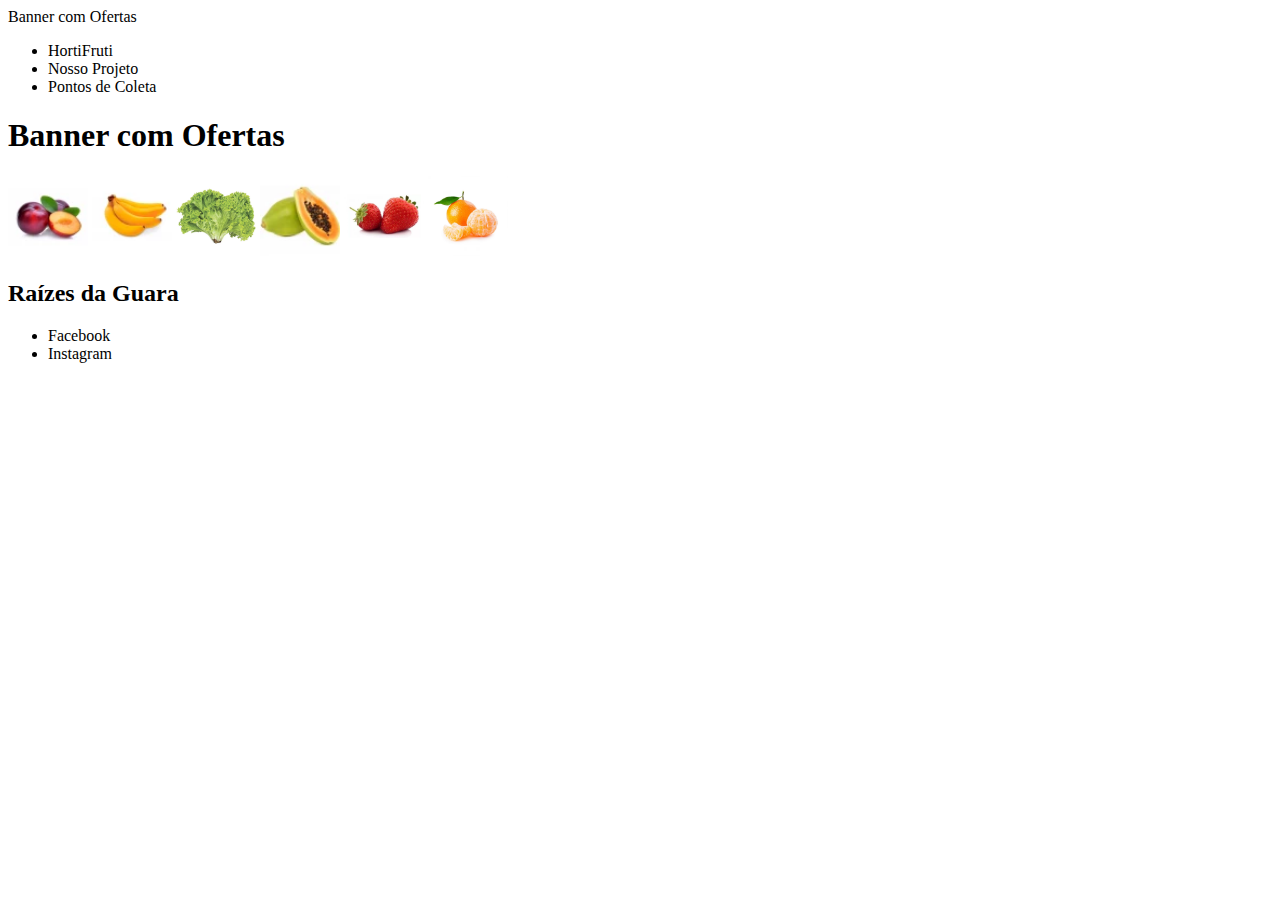
==== hortifruti.html @ 258bc6fb "Add files via upload" ====
<!DOCTYPE html>
<html lang="en">
<head>
    <meta charset="UTF-8">
    <meta name="viewport" content="width=device-width, initial-scale=1.0">
    <title>Banner de Ofertas</title>
</head>
<body>
    <header>
        <span>Banner com  Ofertas</span>
        <ul>
            <li>HortiFruti</li>
            <li>Nosso Projeto</li>
            <li>Pontos de Coleta</li>     
        </ul>
    </header>
    <main>
        <h1>Banner com Ofertas</h1>


        <img src ="./ameixa.webp" alt="Foto Ameixa" width="80" height="80"/>
        <img src ="./banana.webp" alt="Foto Banana Nanica" width="80" height="80"/>
        <img src ="./alface.webp" alt="Foto Alface" width="80" height="80"/>
        <img src ="./mamao.webp" alt="Foto Mamão" width="80" height="80"/>
        <img src ="./morango.webp" alt="Foto Morango" width="80" height="80"/>
        <img src ="./mexerica.webp" alt="Foto Mexerica" width="80" height="80"/>
    
    </main>
    <footer>

        <h2> Raízes da Guara</h2>
        <ul>
            <li>Facebook</li>
            <li>Instagram</li>
        
        
        </ul>
    </footer>
    
</body>
</html>
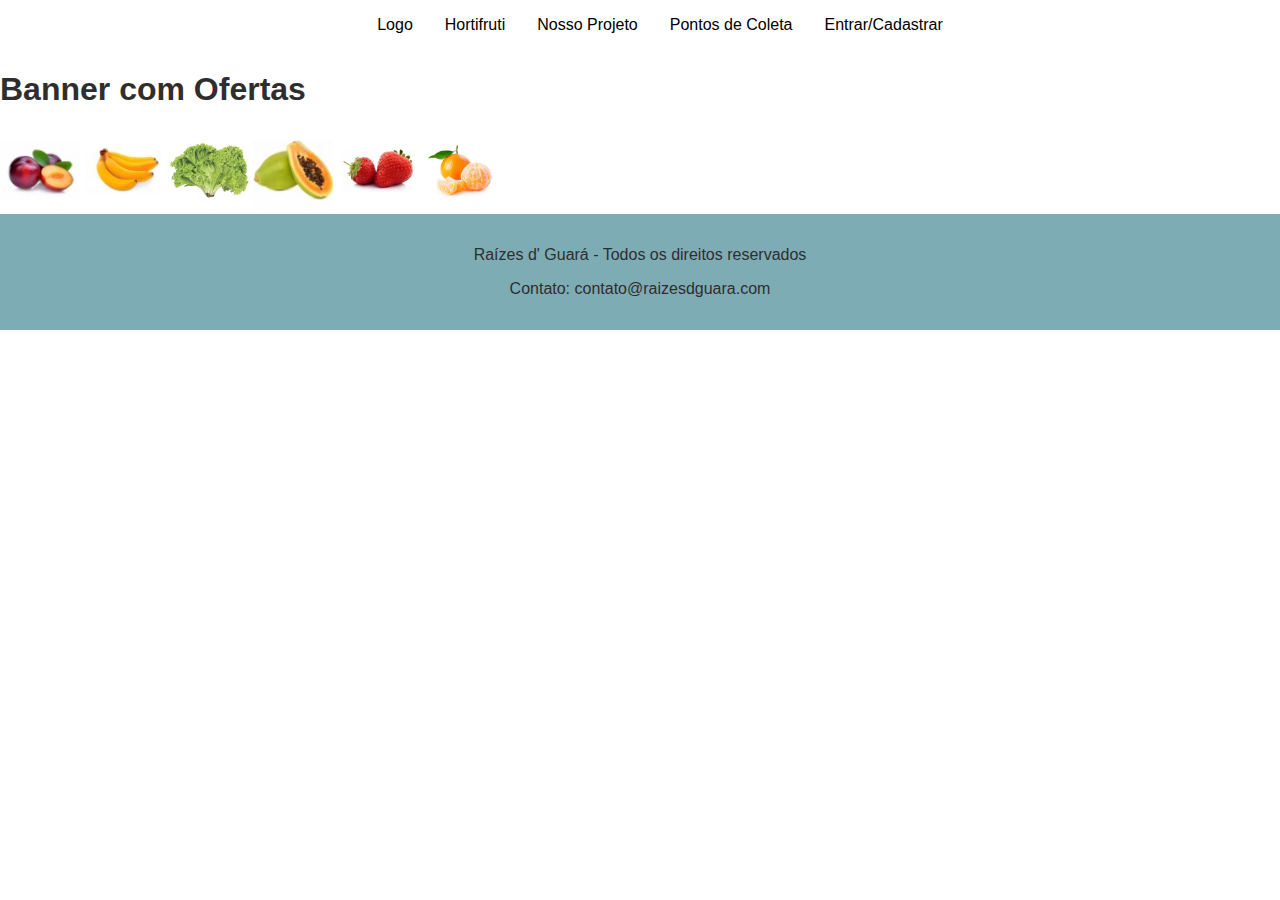
==== commit e78863c5: "Add files via upload" ====
--- a/hortifruti.html
+++ b/hortifruti.html
@@ -4,37 +4,35 @@
     <meta charset="UTF-8">
     <meta name="viewport" content="width=device-width, initial-scale=1.0">
     <title>Banner de Ofertas</title>
+    <link rel="stylesheet" href="css/hortifruti.css">
 </head>
 <body>
     <header>
-        <span>Banner com  Ofertas</span>
-        <ul>
-            <li>HortiFruti</li>
-            <li>Nosso Projeto</li>
-            <li>Pontos de Coleta</li>     
-        </ul>
+        <nav>
+            <ul class="flex-container">
+                <li><a href="index.html">Logo</a></li>
+                <li><a href="hortifruti.html">Hortifruti</a></li>
+                <li><a href="projeto.html">Nosso Projeto</a></li>
+                <li><a href="pontos_coleta.html">Pontos de Coleta</a></li>
+                <li><a href="login.html">Entrar/Cadastrar</a></li>
+            </ul>
+        </nav>
     </header>
     <main>
         <h1>Banner com Ofertas</h1>
 
 
-        <img src ="./ameixa.webp" alt="Foto Ameixa" width="80" height="80"/>
-        <img src ="./banana.webp" alt="Foto Banana Nanica" width="80" height="80"/>
-        <img src ="./alface.webp" alt="Foto Alface" width="80" height="80"/>
-        <img src ="./mamao.webp" alt="Foto Mamão" width="80" height="80"/>
-        <img src ="./morango.webp" alt="Foto Morango" width="80" height="80"/>
-        <img src ="./mexerica.webp" alt="Foto Mexerica" width="80" height="80"/>
+        <img src ="img/ameixa.webp" alt="Foto Ameixa" width="80" height="80"/>
+        <img src ="img/banana.webp" alt="Foto Banana Nanica" width="80" height="80"/>
+        <img src ="img/alface.webp" alt="Foto Alface" width="80" height="80"/>
+        <img src ="img/mamao.webp" alt="Foto Mamão" width="80" height="80"/>
+        <img src ="img/morango.webp" alt="Foto Morango" width="80" height="80"/>
+        <img src ="img/mexerica.webp" alt="Foto Mexerica" width="80" height="80"/>
     
     </main>
     <footer>
-
-        <h2> Raízes da Guara</h2>
-        <ul>
-            <li>Facebook</li>
-            <li>Instagram</li>
-        
-        
-        </ul>
+        <p>Raízes d' Guará - Todos os direitos reservados</p>
+        <p>Contato: contato@raizesdguara.com</p>
     </footer>
     
 </body>
--- a/css/hortifruti.css
+++ b/css/hortifruti.css
@@ -0,0 +1,27 @@
+body {
+    font-family: Arial, sans-serif;
+    margin: 0;
+    padding: 0;
+    color: #2E2E2E;
+}
+
+.flex-container, header {
+    display: flex;
+    justify-content: center;
+    list-style-type: none;
+    margin: 10 1em;
+    padding: 10;
+}
+
+.flex-container li a {
+    color: black;
+    text-decoration: none;
+    padding: 0.5em 1em;
+}
+
+footer {
+    background-color: #7EACB5;
+    color: #2E2E2E;
+    text-align: center;
+    padding: 1em 0;
+}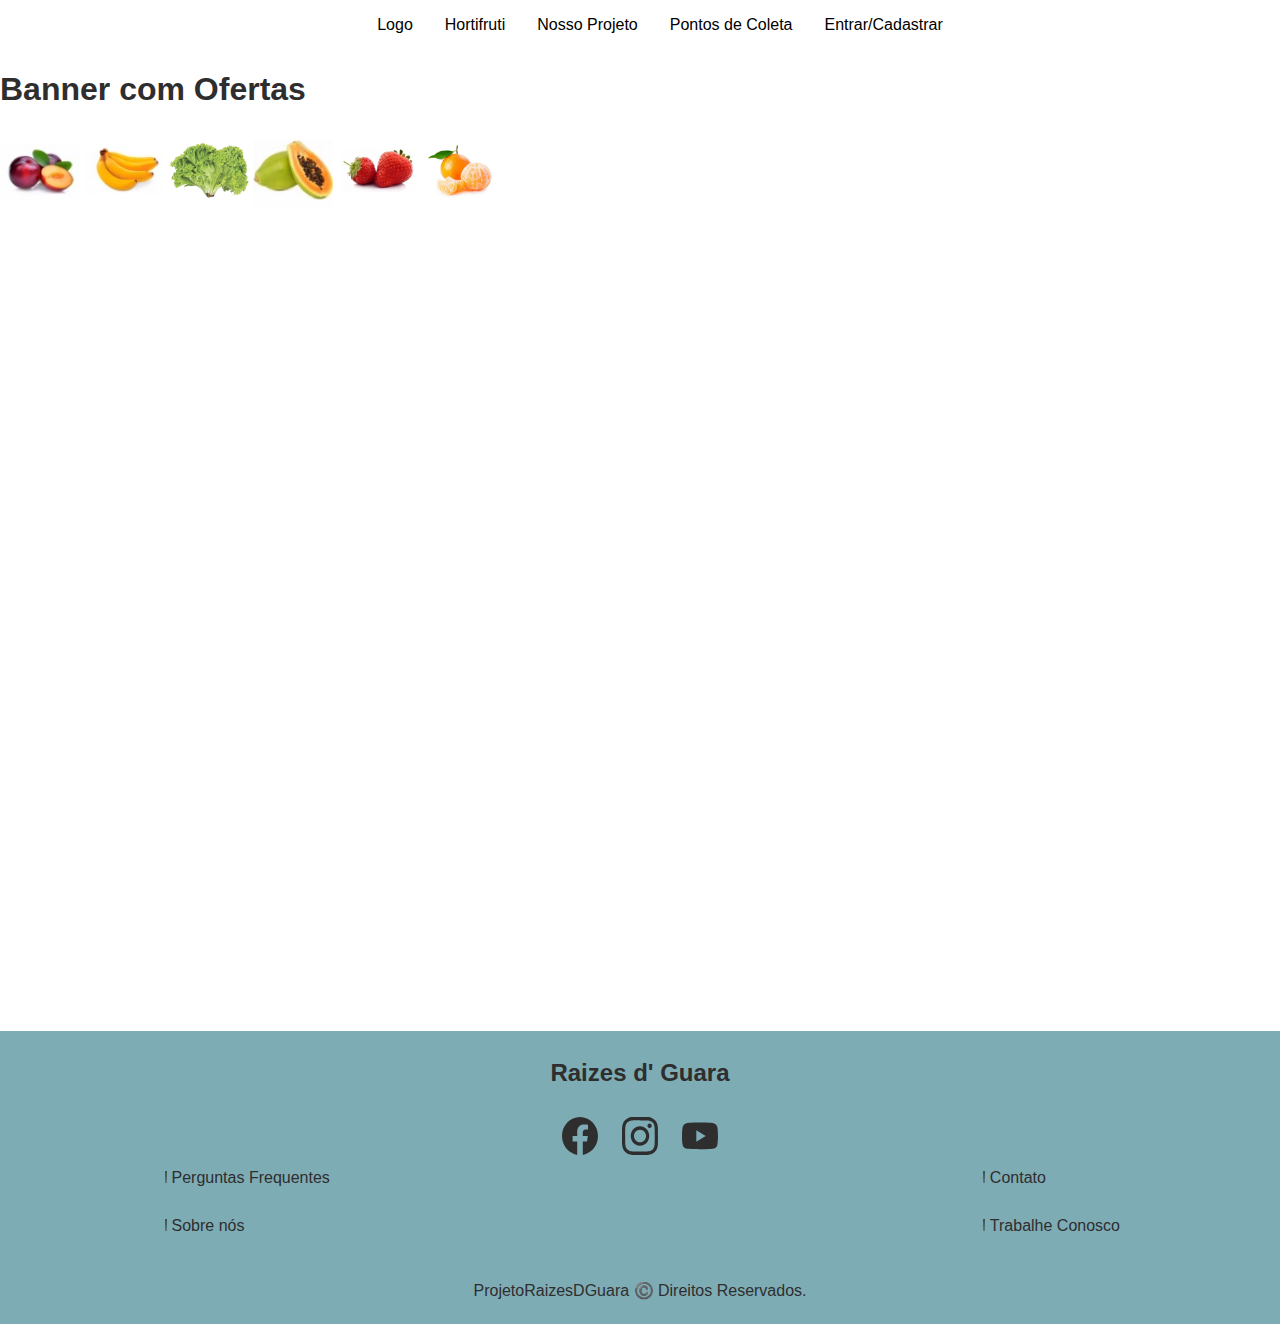
==== commit 244e01dc: "Add files via upload" ====
--- a/hortifruti.html
+++ b/hortifruti.html
@@ -30,9 +30,24 @@
         <img src ="img/mexerica.webp" alt="Foto Mexerica" width="80" height="80"/>
     
     </main>
-    <footer>
-        <p>Raízes d' Guará - Todos os direitos reservados</p>
-        <p>Contato: contato@raizesdguara.com</p>
+    <footer class="rodape">
+        <h2 id="titulo_footer">Raizes d' Guara</h2>
+        <a href="#"><img class="icones" src="img/footer/facebook.svg" alt="logo facebook"></a>
+        <a href="#"><img class="icones" src="img/footer/instagram.svg" alt="logo instagram"></a>
+        <a href="#"><img class="icones" src="img/footer/youtube.svg" alt="logo youtube"></a>
+
+        <div class="listas-container">
+            <ul class="lista-rodade_left">
+                <li><a href="#"><img class="detalhe-rodape" src="img/footer/detalhe.svg">Perguntas Frequentes</a></li>
+                <li><a href="#"><img class="detalhe-rodape" src="img/footer/detalhe.svg">Sobre nós</a></li>
+            </ul>
+            <ul class="lista-rodade_right">
+                <li><a href="#"><img class="detalhe-rodape" src="img/footer/detalhe.svg">Contato</a></li>
+                <li><a href="#"><img class="detalhe-rodape" src="img/footer/detalhe.svg">Trabalhe Conosco</a></li>
+            </ul>
+        </div>
+
+        <p>ProjetoRaizesDGuara ©️ Direitos Reservados. </p>
     </footer>
     
 </body>
--- a/css/hortifruti.css
+++ b/css/hortifruti.css
@@ -19,9 +19,53 @@
     padding: 0.5em 1em;
 }
 
-footer {
+/* footer */
+
+.rodape {
     background-color: #7EACB5;
     color: #2E2E2E;
     text-align: center;
-    padding: 1em 0;
+    padding: 0.5em 0;
+    position: relative;
+    bottom: 0;
+    width: 100%;
+}
+
+.icones {
+    padding: 10px;
+}
+
+li, a {
+    text-decoration: none;
+    list-style: none;
+    color: #2E2E2E;
+}
+
+.detalhe-rodape{
+    padding: 0 5px;
+    width: 1.5px;
+}
+
+.listas-container {
+    display: flex;
+    justify-content: space-between; 
+
+}
+
+.lista-rodade_left, .lista-rodade_right {
+    list-style: none; 
+    padding-left: 10em; 
+    margin: 0; 
+    text-align: left;
+}
+
+.lista-rodade_left li, .lista-rodade_right li {
+    margin-bottom: 10px; 
+    padding-right: 10em;
+    padding-bottom: 20px;
+}
+
+main {
+    min-height: 100vh; 
+    padding-bottom: 60px; 
 }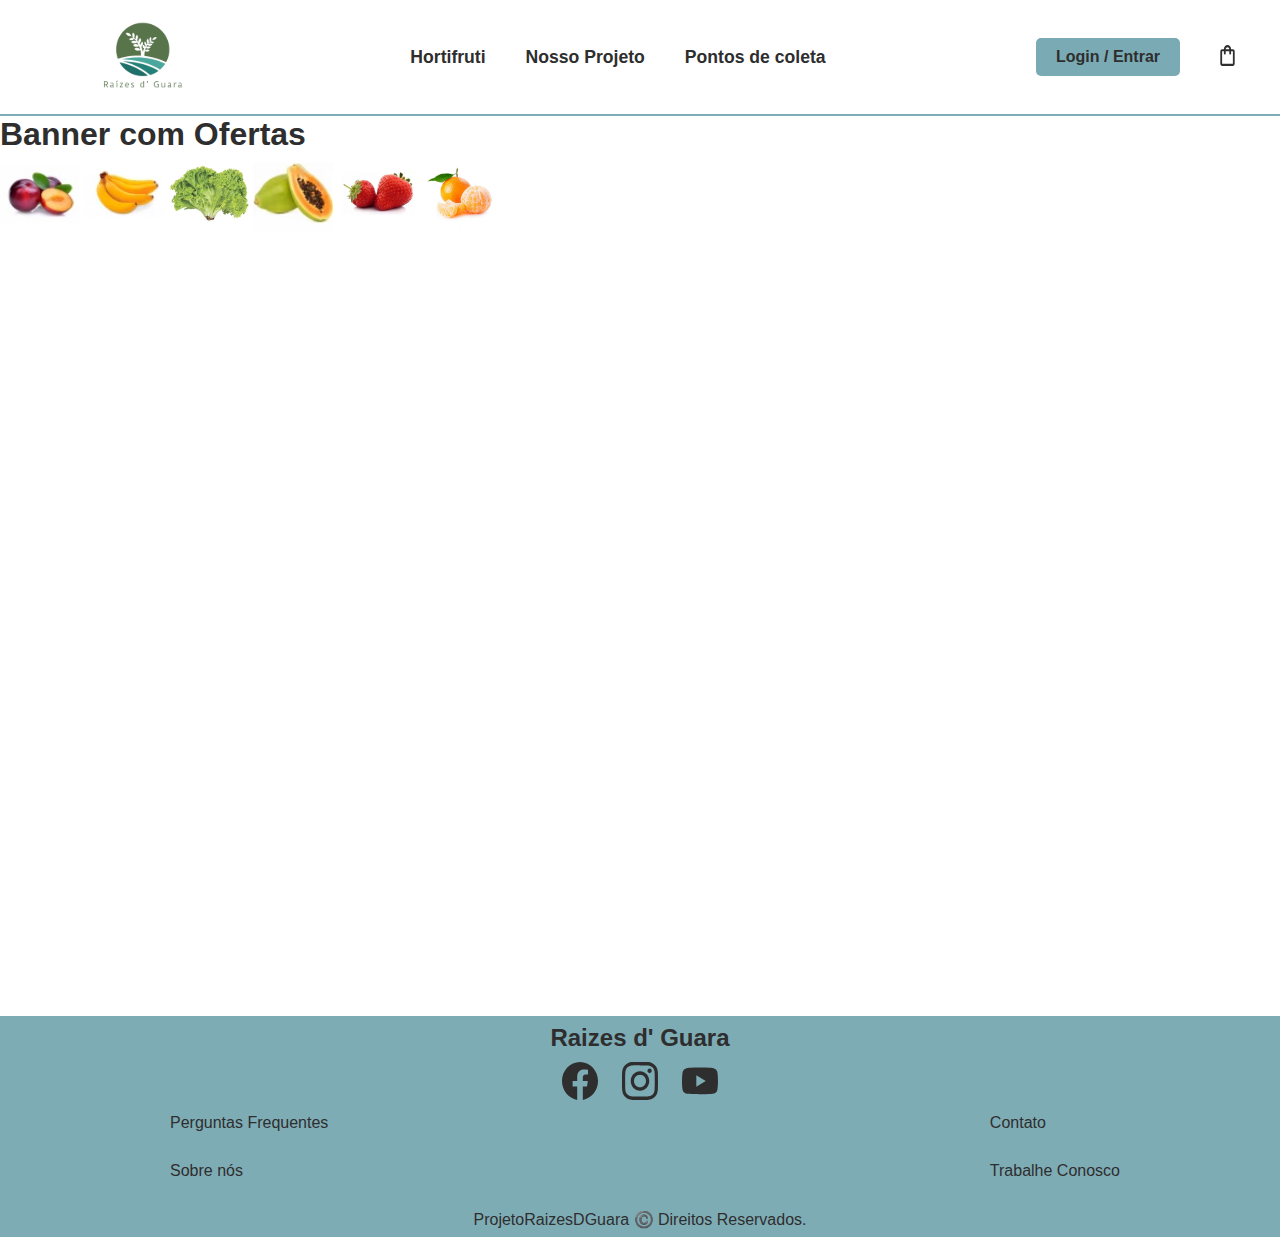
==== commit 16ad914a: "feat: alterações no menu" ====
--- a/hortifruti.html
+++ b/hortifruti.html
@@ -7,16 +7,24 @@
     <link rel="stylesheet" href="css/hortifruti.css">
 </head>
 <body>
-    <header>
-        <nav>
-            <ul class="flex-container">
-                <li><a href="index.html">Logo</a></li>
+    <header class="menu-header">
+        <div class="logo-container">
+            <a href="index.html"><img src="img/logo/logo.svg" alt="Logo Raízes d' Guara" class="logo"></a>
+        </div>
+        <nav class="menu-nav">
+            <ul>
                 <li><a href="hortifruti.html">Hortifruti</a></li>
                 <li><a href="projeto.html">Nosso Projeto</a></li>
-                <li><a href="pontos_coleta.html">Pontos de Coleta</a></li>
-                <li><a href="login.html">Entrar/Cadastrar</a></li>
+                <li><a href="pontos_coleta.html">Pontos de coleta</a></li>
             </ul>
         </nav>
+        <div class="menu-right">
+            <a href="login.html" class="login-btn">Login / Entrar</a>
+            <div class="cart-icon">
+                <a href="#"><img src="img/logo/shoppingbag.svg" alt="Carrinho"></a>
+            </div>
+            </div>
+        </div>
     </header>
     <main>
         <h1>Banner com Ofertas</h1>
--- a/css/hortifruti.css
+++ b/css/hortifruti.css
@@ -1,23 +1,155 @@
 body {
-    font-family: Arial, sans-serif;
+    font-family: "Montserrat", sans-serif;
     margin: 0;
     padding: 0;
     color: #2E2E2E;
 }
 
-.flex-container, header {
+/*header menu */
+
+* {
+    margin: 0;
+    padding: 0;
+    box-sizing: border-box;
+}
+
+.menu-header {
+    display: flex;
+    justify-content: space-between;
+    align-items: center;
+    background-color: #ffffff;
+    padding: 20px 40px; 
+    border-bottom: 2px solid #7EACB5;
+}
+
+.logo-container {
+    display: flex;
+    align-items: center;
+}
+
+.logo {
+    width: 200px; 
+    height: 70px;
+}
+
+.menu-nav {
     display: flex;
     justify-content: center;
-    list-style-type: none;
-    margin: 10 1em;
-    padding: 10;
-}
-
-.flex-container li a {
-    color: black;
-    text-decoration: none;
-    padding: 0.5em 1em;
-}
+    flex-grow: 1;
+}
+
+.menu-nav ul {
+    display: flex;
+    list-style: none;
+}
+
+.menu-nav ul li {
+    margin-right: 40px; 
+}
+
+.menu-nav ul li a {
+    text-decoration: none;
+    font-size: 1.1rem;
+    color: #2E2E2E;
+    font-weight: bold;
+    transition: color 0.3s;
+}
+
+.menu-nav ul li a:hover {
+    color: #7EACB5;
+    text-decoration: underline; 
+}
+
+.menu-right {
+    display: flex;
+    align-items: center;
+}
+
+.login-btn a{
+    background-color: #7aabb5; 
+    color: #2E2E2E;
+    padding: 10px 20px;
+    border-radius: 5px;
+    text-decoration: none;
+    font-weight: bold;
+    transition: background-color 0.3s;
+}
+
+.login-btn:hover {
+    background-color: #5c929d;
+}
+
+.cart-icon img {
+    width: 25px; 
+    height: 25px;
+    margin-left: 15px;
+}
+
+.login-btn {
+    background-color: #7aabb5;
+    color: #2E2E2E;
+    padding: 10px 20px;
+    border-radius: 5px;
+    text-decoration: none;
+    margin-right: 20px;
+    font-weight: bold;
+    transition: background-color 0.3s;
+}
+
+.login-btn:hover {
+    background-color: #5c929d;
+}
+
+.cart-icon img {
+    width: 40px;
+    height: 25px;
+}
+.login-btn {
+    background-color: #7aabb5;
+    color: #2E2E2E;
+    padding: 10px 20px;
+    border-radius: 5px;
+    text-decoration: none;
+    margin-right: 20px;
+    font-weight: bold;
+    transition: background-color 0.3s;
+}
+
+.login-btn:hover {
+    background-color: #5c929d;
+}
+
+.cart-icon img {
+    width: 25px;
+    height: 25px;
+}
+
+.menu-right {
+    display: flex;
+    align-items: center;
+}
+
+.login-btn {
+    background-color: #7aabb5;
+    color: #2E2E2E;
+    padding: 10px 20px;
+    border-radius: 5px;
+    text-decoration: none;
+    margin-right: 20px;
+    font-weight: bold;
+    transition: background-color 0.3s;
+}
+
+.login-btn:hover {
+    background-color: #5c929d;
+}
+
+.cart-icon img {
+    width: 25px;
+    height: 25px;
+}
+
+/* fim do menu */
 
 /* footer */
 
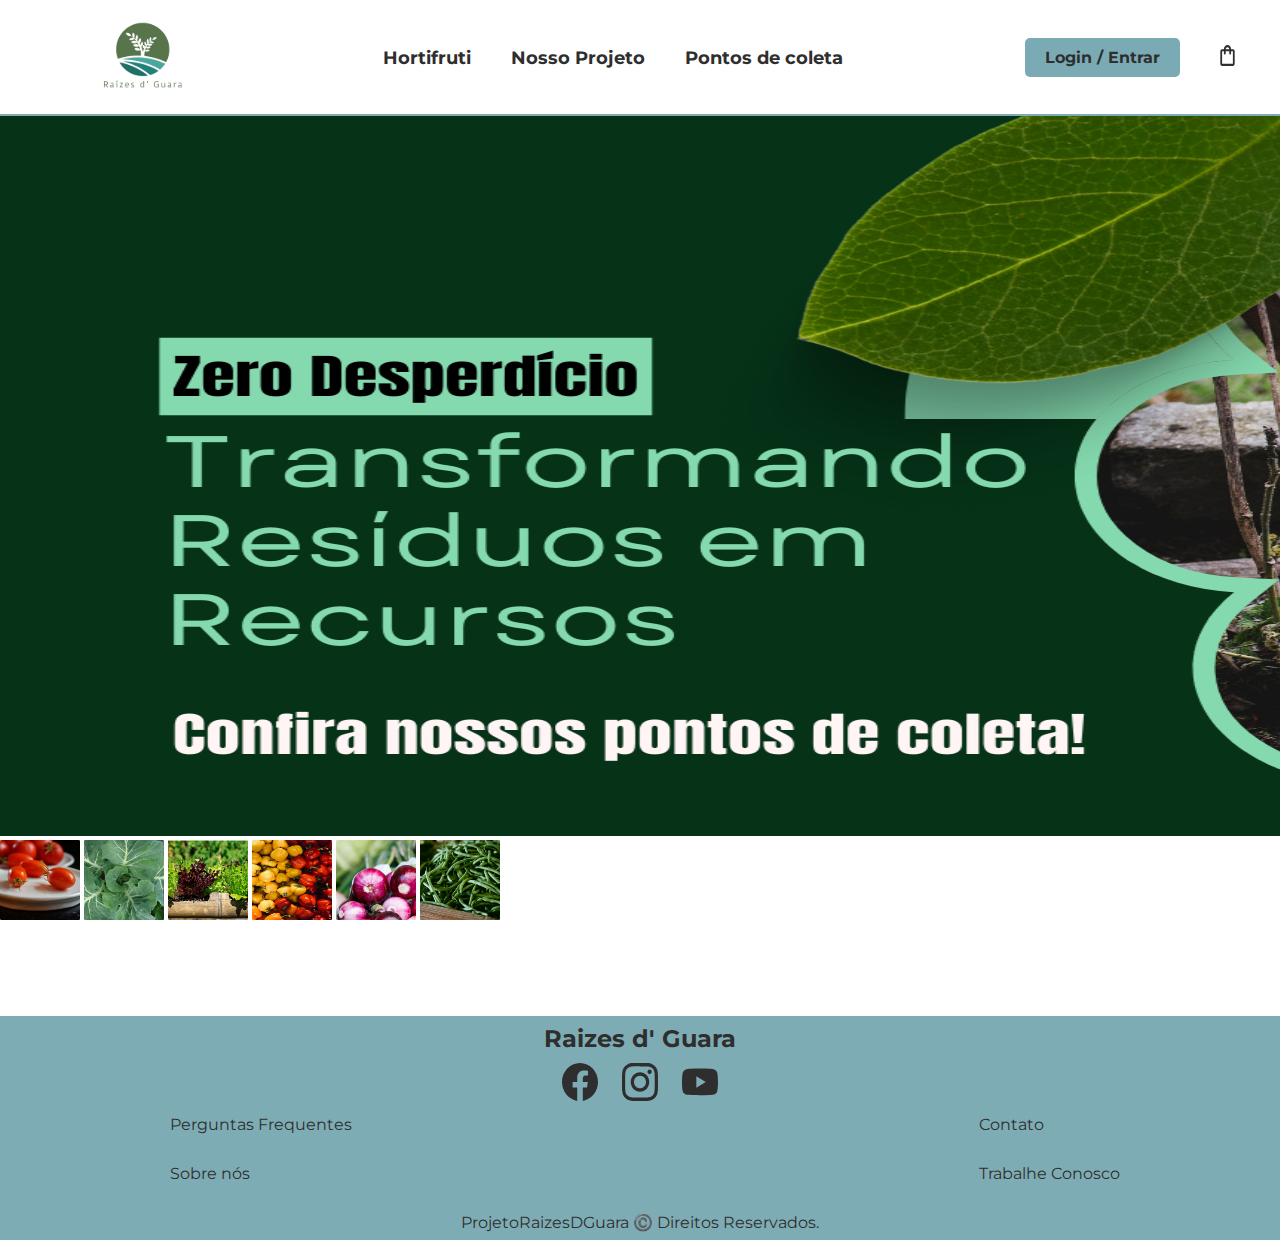
==== commit 9112e2c5: "feat: upload das imgs corretas e divisão por pastas" ====
--- a/hortifruti.html
+++ b/hortifruti.html
@@ -27,15 +27,15 @@
         </div>
     </header>
     <main>
-        <h1>Banner com Ofertas</h1>
+        <img class="banner" src="img/hortifruti/banner.png" alt="banner com informações sobre ofertas" width="1900" height="720">
 
 
-        <img src ="img/ameixa.webp" alt="Foto Ameixa" width="80" height="80"/>
-        <img src ="img/banana.webp" alt="Foto Banana Nanica" width="80" height="80"/>
-        <img src ="img/alface.webp" alt="Foto Alface" width="80" height="80"/>
-        <img src ="img/mamao.webp" alt="Foto Mamão" width="80" height="80"/>
-        <img src ="img/morango.webp" alt="Foto Morango" width="80" height="80"/>
-        <img src ="img/mexerica.webp" alt="Foto Mexerica" width="80" height="80"/>
+        <img src ="img/hortifruti/tomate_cereja.png" alt="Foto Tomate cereja" width="80" height="80"/>
+        <img src ="img/hortifruti/couve.png" alt="Foto couve" width="80" height="80"/>
+        <img src ="img/hortifruti/alface.png" alt="Foto Alface" width="80" height="80"/>
+        <img src ="img/hortifruti/pimentao.png" alt="Foto pimentao" width="80" height="80"/>
+        <img src ="img/hortifruti/cebola_roxa.png" alt="cebola roxa" width="80" height="80"/>
+        <img src ="img/hortifruti/feijao.png" alt="Foto feijão tropeiro" width="80" height="80"/>
     
     </main>
     <footer class="rodape">
--- a/css/hortifruti.css
+++ b/css/hortifruti.css
@@ -1,3 +1,5 @@
+@import url('https://fonts.googleapis.com/css2?family=Montserrat:ital,wght@0,100..900;1,100..900&display=swap');
+
 body {
     font-family: "Montserrat", sans-serif;
     margin: 0;
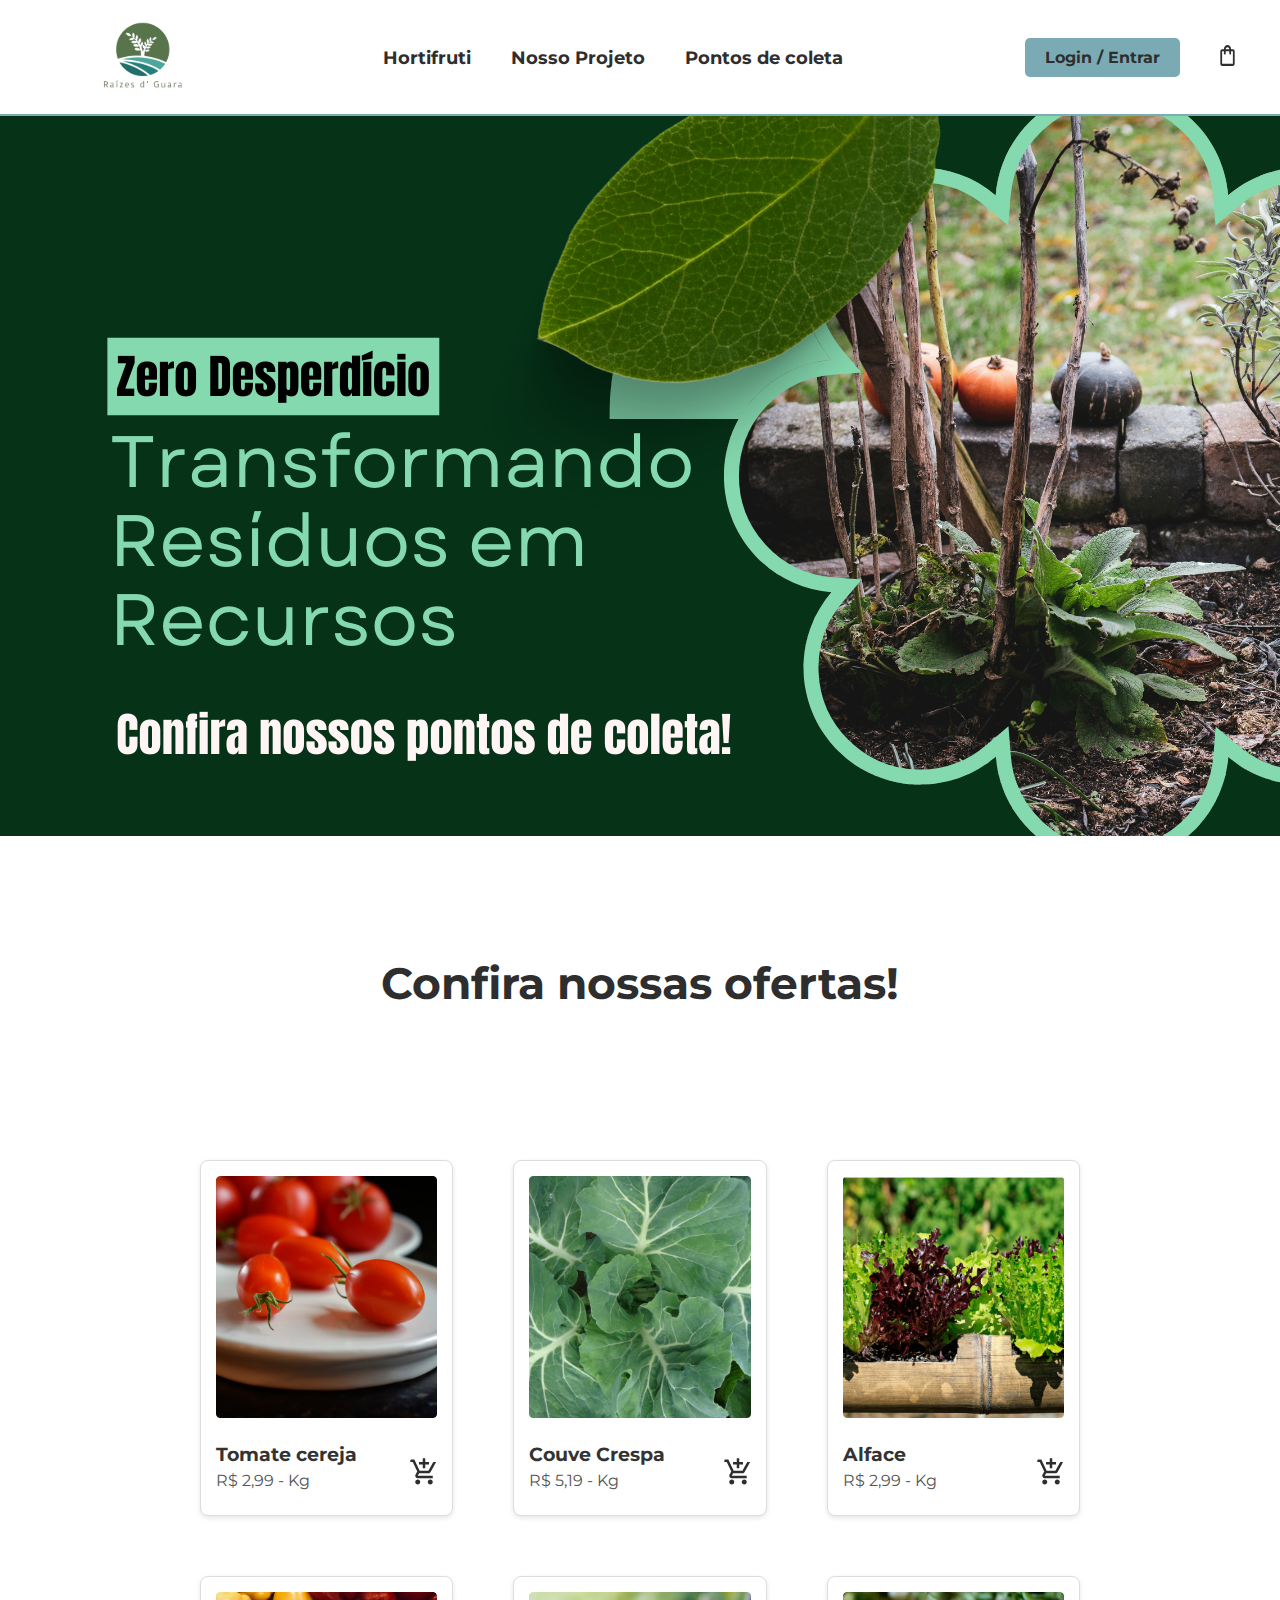
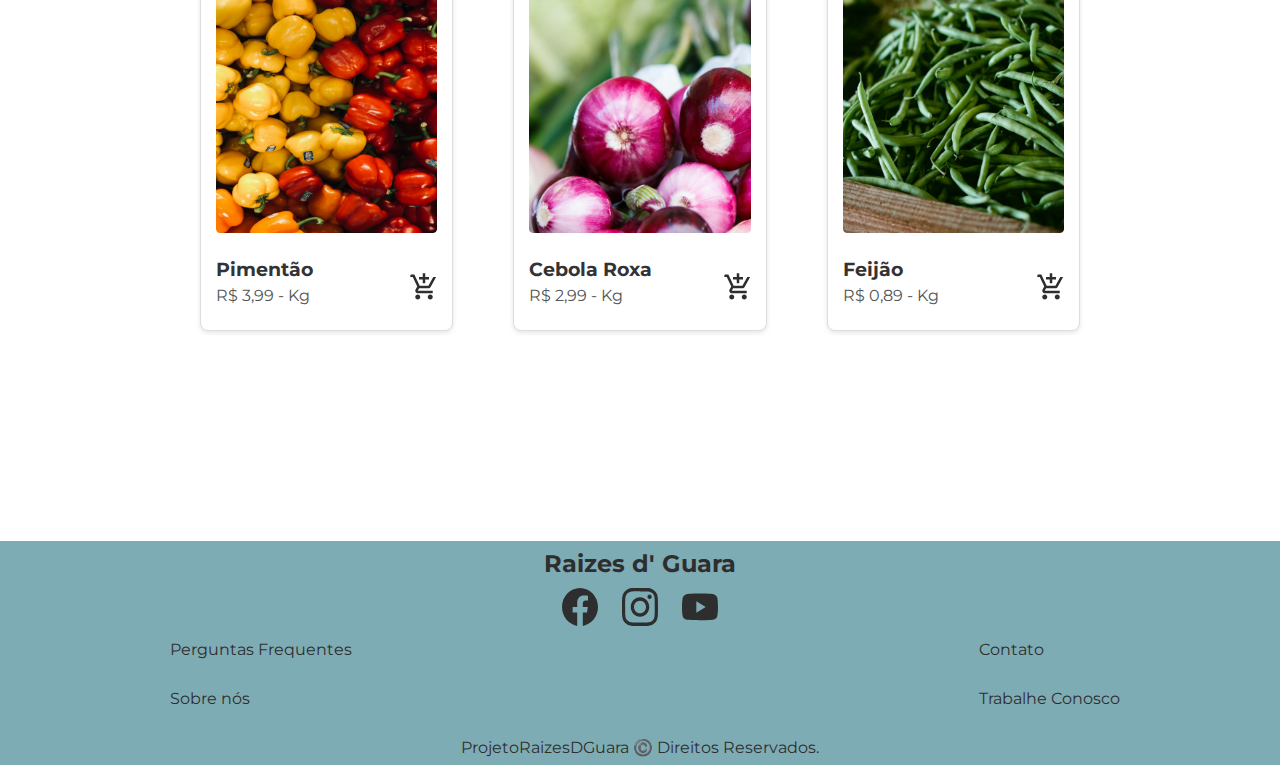
==== commit 4b0b35cd: "feat: página do hortifruti concluída" ====
--- a/hortifruti.html
+++ b/hortifruti.html
@@ -1,11 +1,13 @@
 <!DOCTYPE html>
 <html lang="en">
+
 <head>
     <meta charset="UTF-8">
     <meta name="viewport" content="width=device-width, initial-scale=1.0">
     <title>Banner de Ofertas</title>
     <link rel="stylesheet" href="css/hortifruti.css">
 </head>
+
 <body>
     <header class="menu-header">
         <div class="logo-container">
@@ -23,20 +25,52 @@
             <div class="cart-icon">
                 <a href="#"><img src="img/logo/shoppingbag.svg" alt="Carrinho"></a>
             </div>
-            </div>
+        </div>
         </div>
     </header>
     <main>
-        <img class="banner" src="img/hortifruti/banner.png" alt="banner com informações sobre ofertas" width="1900" height="720">
-
-
-        <img src ="img/hortifruti/tomate_cereja.png" alt="Foto Tomate cereja" width="80" height="80"/>
-        <img src ="img/hortifruti/couve.png" alt="Foto couve" width="80" height="80"/>
-        <img src ="img/hortifruti/alface.png" alt="Foto Alface" width="80" height="80"/>
-        <img src ="img/hortifruti/pimentao.png" alt="Foto pimentao" width="80" height="80"/>
-        <img src ="img/hortifruti/cebola_roxa.png" alt="cebola roxa" width="80" height="80"/>
-        <img src ="img/hortifruti/feijao.png" alt="Foto feijão tropeiro" width="80" height="80"/>
-    
+        <div class="container-banner">
+            <img class="banner" src="img/hortifruti/banner.png" alt="banner com informações sobre ofertas">
+        </div>
+        <h2 class="titulo-section">Confira nossas ofertas!</h2>
+        <section class="produtos">
+            <div class="produto">
+                <img src="img/hortifruti/tomate_cereja.png" alt="Tomate Cereja">
+                <h3>Tomate cereja</h3>
+                <p>R$ 2,99 - Kg</p>
+                <span class="icon-cart"><img src="img/logo/caradd.svg" alt="icone de adicionar ao carrinho"></span>
+            </div>
+            <div class="produto">
+                <img src="img/hortifruti/couve.png" alt="Couve Crespa">
+                <h3>Couve Crespa</h3>
+                <p>R$ 5,19 - Kg</p>
+                <span class="icon-cart"><img src="img/logo/caradd.svg" alt="icone de adicionar ao carrinho"></span>
+            </div>
+            <div class="produto">
+                <img src="img/hortifruti/alface.png" alt="Alface">
+                <h3>Alface</h3>
+                <p>R$ 2,99 - Kg</p>
+                <span class="icon-cart"><img src="img/logo/caradd.svg" alt="icone de adicionar ao carrinho"></span>
+            </div>
+            <div class="produto">
+                <img src="img/hortifruti/pimentao.png" alt="Pimentão">
+                <h3>Pimentão</h3>
+                <p>R$ 3,99 - Kg</p>
+                <span class="icon-cart"><img src="img/logo/caradd.svg" alt="icone de adicionar ao carrinho"></span>
+            </div>
+            <div class="produto">
+                <img src="img/hortifruti/cebola_roxa.png" alt="Cebola Roxa">
+                <h3>Cebola Roxa</h3>
+                <p>R$ 2,99 - Kg</p>
+                <span class="icon-cart"><img src="img/logo/caradd.svg" alt="icone de adicionar ao carrinho"></span>
+            </div>
+            <div class="produto">
+                <img src="img/hortifruti/feijao.png" alt="Feijão">
+                <h3>Feijão</h3>
+                <p>R$ 0,89 - Kg</p>
+                <span class="icon-cart"><img src="img/logo/caradd.svg" alt="icone de adicionar ao carrinho"></span>
+            </div>
+        </section>
     </main>
     <footer class="rodape">
         <h2 id="titulo_footer">Raizes d' Guara</h2>
@@ -57,6 +91,7 @@
 
         <p>ProjetoRaizesDGuara ©️ Direitos Reservados. </p>
     </footer>
-    
+
 </body>
+
 </html>--- a/css/hortifruti.css
+++ b/css/hortifruti.css
@@ -152,6 +152,77 @@
 }
 
 /* fim do menu */
+
+/* banner / main */
+
+.banner {
+    display: flex;
+    justify-content: center;
+    align-items: center;
+    width: 100%;
+    height: 720px;
+  }
+  
+  .banner img {
+    max-width: 100%;
+    height: 720px;
+  }
+
+.titulo-section {
+    text-align: center;
+    font-size: 44px;
+    padding-top: 120px;
+}
+.produtos {
+    display: grid;
+    grid-template-columns: repeat(3, 1fr);
+    gap: 60px;
+    max-width: 1000px;
+    margin: 30px auto;
+    padding: 120px 60px;
+}
+
+.produto {
+    background-color: white;
+    border: 1px solid #ddd;
+    border-radius: 8px;
+    padding: 15px;
+    text-align: left;
+    position: relative;
+    box-shadow: 0 2px 5px rgba(0, 0, 0, 0.1);
+}
+
+.produto img {
+    width: 100%;
+    height: auto;
+    border-radius: 4px;
+    margin-bottom: 10px;
+}
+
+.produto h3 {
+    font-size: 1.2em;
+    font-weight: bold;
+    margin: 10px 0 5px;
+    color: #333;
+}
+
+.produto p {
+    font-size: 1em;
+    color: #555;
+    margin-bottom: 10px;
+}
+
+.icon-cart {
+    font-size: 1.2em;
+    color: #555;
+    position: absolute;
+    bottom: 15px;
+    right: 15px;
+    cursor: pointer;
+}
+
+/* fim do banner / main */
+
 
 /* footer */
 
